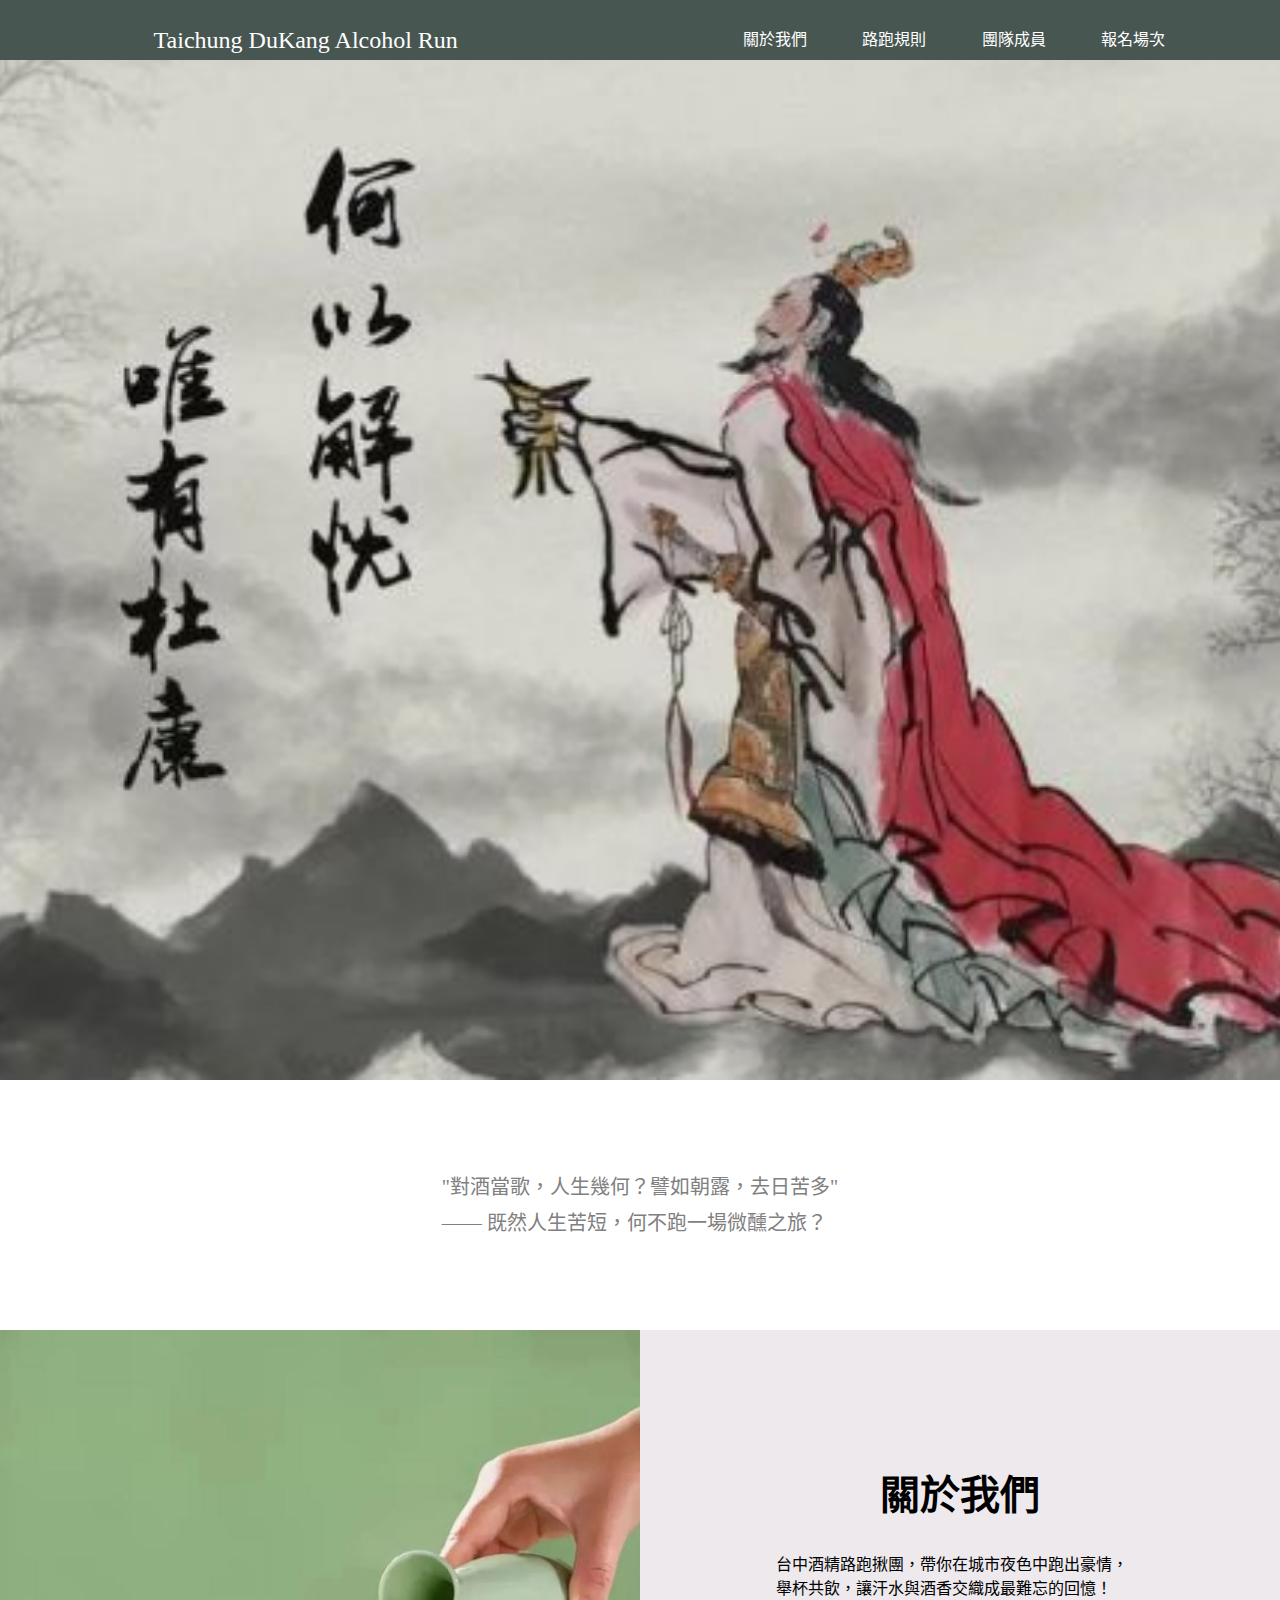
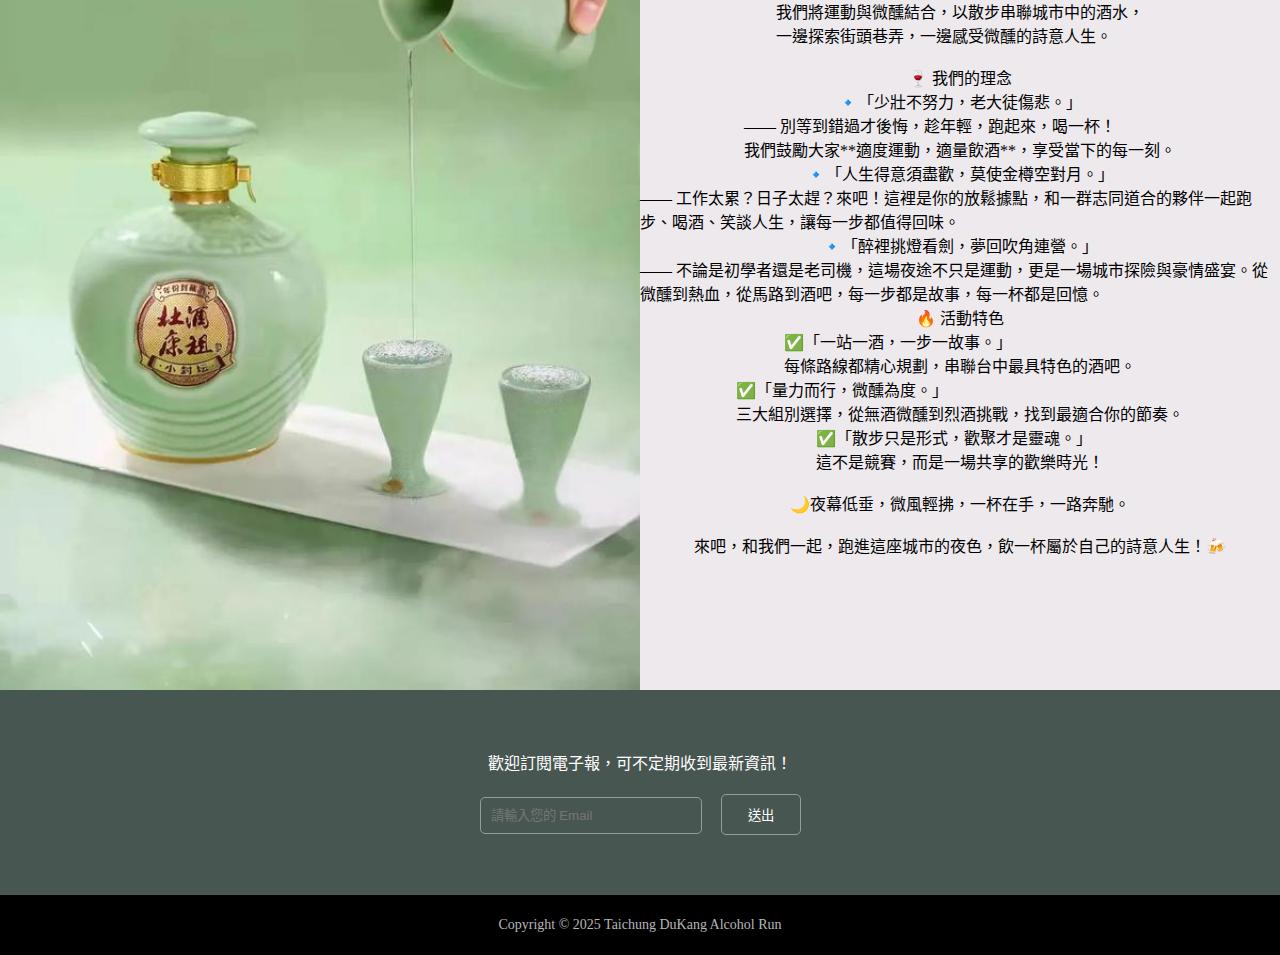
==== dukang.html @ 5a33eb4a "建立還原點" ====
<!DOCTYPE html>
<html lang="zh-TW">

<head>
  <meta charset="UTF-8">
  <meta name="viewport" content="width=device-width, initial-scale=1.0">
  <title>Taichung DuKang</title>
  <link rel="stylesheet" href="./dukang.css">
  <!-- <script src="./bootstrap.bundle.js"></script> -->
</head>

<body>
  <header>
    <button class="menu">&#9776;</button>
    <p>Taichung DuKang Alcohol Run</p>
    <nav>
      <ul>
        <li><a href="#about">關於我們</a></li>
        <li><a href="./rules.html">路跑規則</a></li>
        <li><a href="./team.html">團隊成員</a></li>
        <li><a href="./event.html">報名場次</a></li>
      </ul>
    </nav>
  </header>

  <main>
    <section class="news">
      <!-- <img src="./images/何以解憂唯有杜康.jpg" class="img-fluid" alt=""> -->
      <!-- <h6>王子公主卸下華服，走向幸福大道另一端，婚慶小物留在這裡，等你帶他回家</h6> -->
    </section>

    <section class="slogan">
      <p>"對酒當歌，人生幾何？譬如朝露，去日苦多"<br>—— 既然人生苦短，何不跑一場微醺之旅？</p>
    </section>

    <section class="shop">
      <img src="./images/杜康酒.jpg" class="img-fluid" alt="婚紗照">

      <div class="info" id="about">
        <h2>關於我們</h2>
        <p>台中酒精路跑揪團，帶你在城市夜色中跑出豪情，<br>舉杯共飲，讓汗水與酒香交織成最難忘的回憶！<br>我們將運動與微醺結合，以散步串聯城市中的酒水，<br>一邊探索街頭巷弄，一邊感受微醺的詩意人生。</p>
        <br>
        <p>🍷 我們的理念</p>
        <p>🔹「少壯不努力，老大徒傷悲。」</p>
        <p>—— 別等到錯過才後悔，趁年輕，跑起來，喝一杯！<br>我們鼓勵大家**適度運動，適量飲酒**，享受當下的每一刻。</p>
        <p>🔹「人生得意須盡歡，莫使金樽空對月。」</p>
        <p>—— 工作太累？日子太趕？來吧！這裡是你的放鬆據點，和一群志同道合的夥伴一起跑步、喝酒、笑談人生，讓每一步都值得回味。</p>
        <p>🔹「醉裡挑燈看劍，夢回吹角連營。」</p>
        <p>—— 不論是初學者還是老司機，這場夜途不只是運動，更是一場城市探險與豪情盛宴。從微醺到熱血，從馬路到酒吧，每一步都是故事，每一杯都是回憶。</p>

        <p>🔥 活動特色</p>
        <p class="left-text">✅「一站一酒，一步一故事。」<br>每條路線都精心規劃，串聯台中最具特色的酒吧。</p>
        <p class="left-text">✅「量力而行，微醺為度。」<br>三大組別選擇，從無酒微醺到烈酒挑戰，找到最適合你的節奏。</p>
        <p class="left-text">✅「散步只是形式，歡聚才是靈魂。」<br>這不是競賽，而是一場共享的歡樂時光！</p>
        <br>
        <p>🌙夜幕低垂，微風輕拂，一杯在手，一路奔馳。</p>
        <br>
        <p>來吧，和我們一起，跑進這座城市的夜色，飲一杯屬於自己的詩意人生！🍻</p>
      </div>
    </section>

    <!-- 頁尾 -->
    <section class="newsletter">
      <p>歡迎訂閱電子報，可不定期收到最新資訊！</p>
      <form>
        <input type="email" placeholder="請輸入您的 Email" required>
        <button type="submit">送出</button>
      </form>
    </section>
  </main>
  <footer>
    <p>Copyright © 2025 Taichung DuKang Alcohol Run</p>
  </footer>
  <script src="script.js"></script>
</body>

</html>
---- dukang.css ----
@import'./c.css';
/* 最後結尾的;很重要！！ */

.news {
    background-color: antiquewhite;
    color: white;
    height: 120vh;
    background-image: url(./images/何以解憂唯有杜康.jpeg);
    background-repeat: no-repeat;
    background-size: cover;
    background-position: center;
    display: flex;
    flex-direction: column;
    align-items: center;
}

.news h6 {
    font-size: 15px;
    margin-top: 90px;
}

.slogan {
    background-color: antique;
    color: grey;
    height: 250px;
    display: flex;
    justify-content: center;
    align-items: center;
    font-size: 20px;
    line-height: 1.8em;
}

.shop {
    display: flex;
    
}

.shop img {
    width: 50%;
}

.info {
    width: 50%;
    display: flex;
    flex-direction: column;
    justify-content: center;
    align-items: center;
    background-color: #ede9ed;
}

.info h2 {
    font-size: 40px;
    margin-bottom: 30px;
}

.info p {
    /* text-align: center;
    line-height: 2em; */
    text-align: left;
}

.product {
    display: flex;
    background-color: #ede9ed;
    justify-content: space-between;
    justify-items: center;
    padding: 50px 50px 50px;
}

.product div {
    width: 300px;
    text-align: center;
}

.product img {
    width: 100%;
    border-radius: 10px;
}

.product h3 {
    font-size: 20px;
    margin: 20px 0;
}

.product p {
    font-size: 14px;
    line-height: 1.6em;
}

.left-text {
    text-align: left;
}
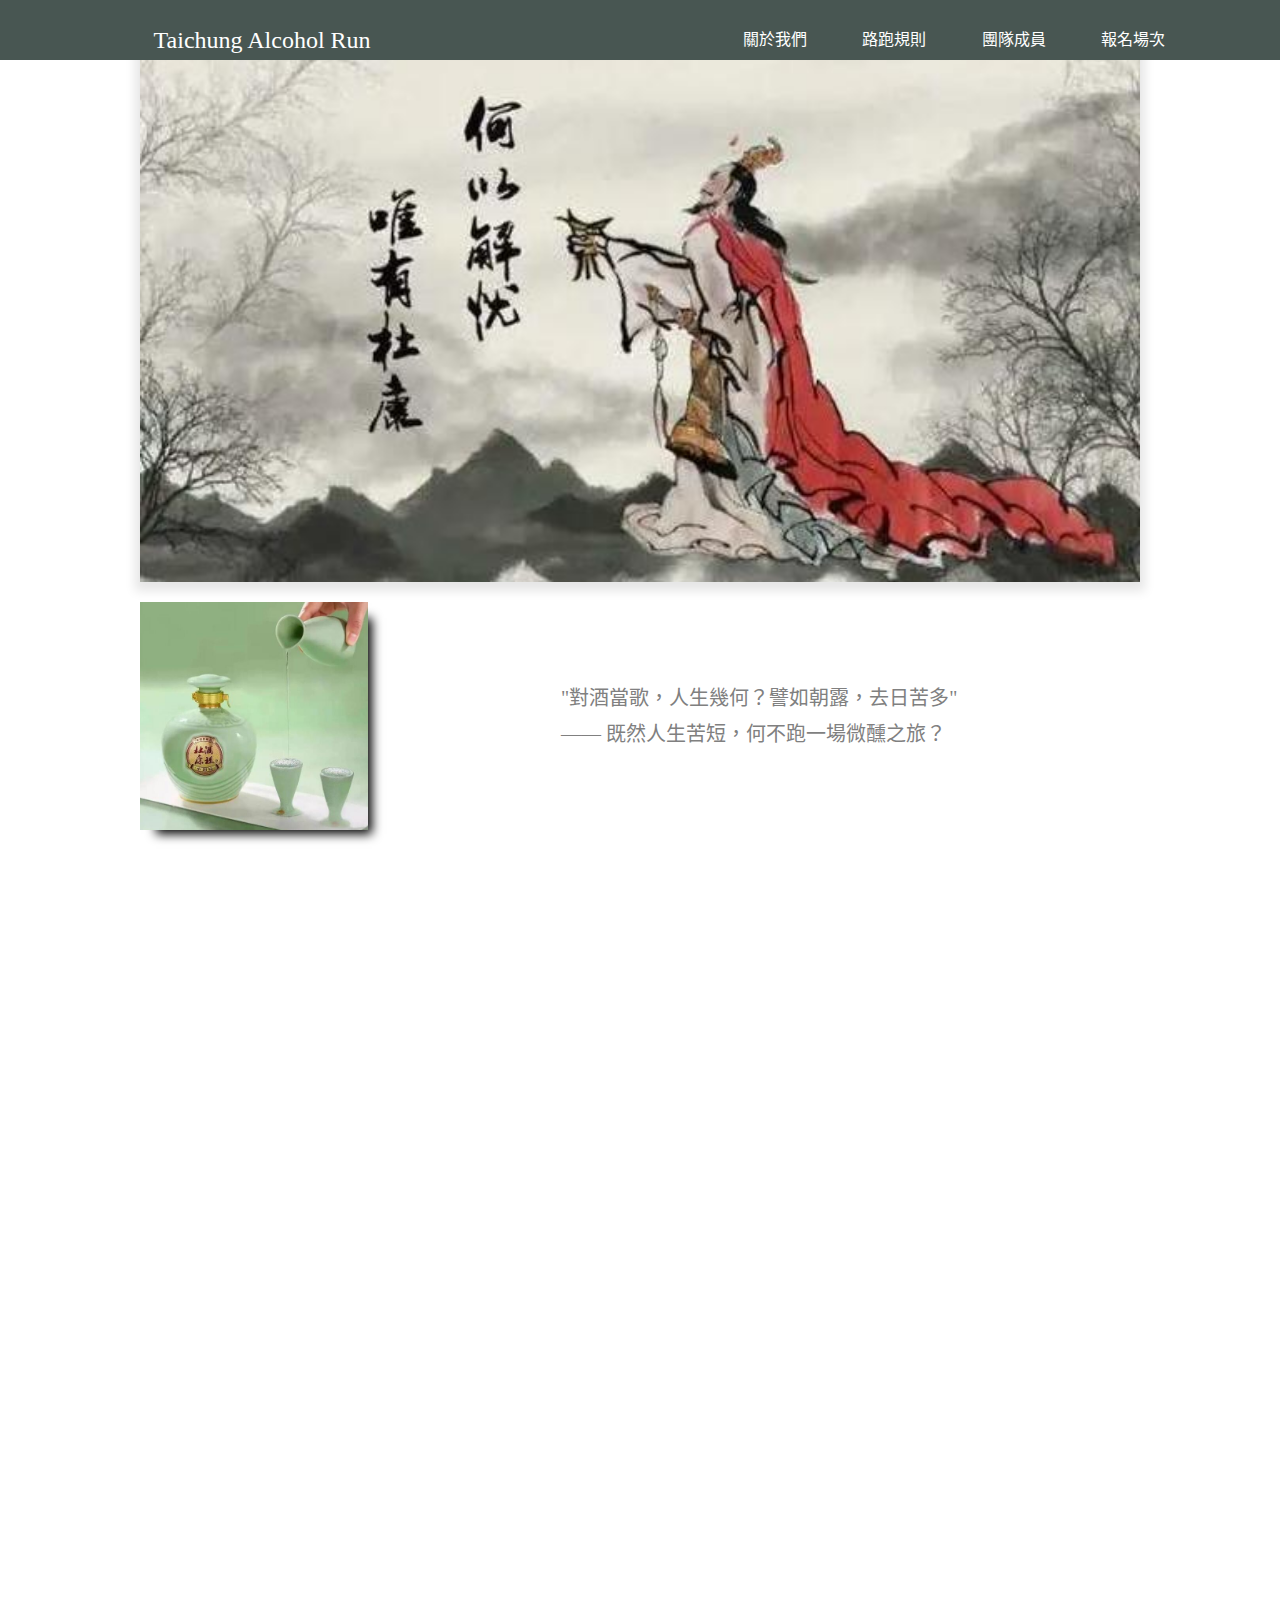
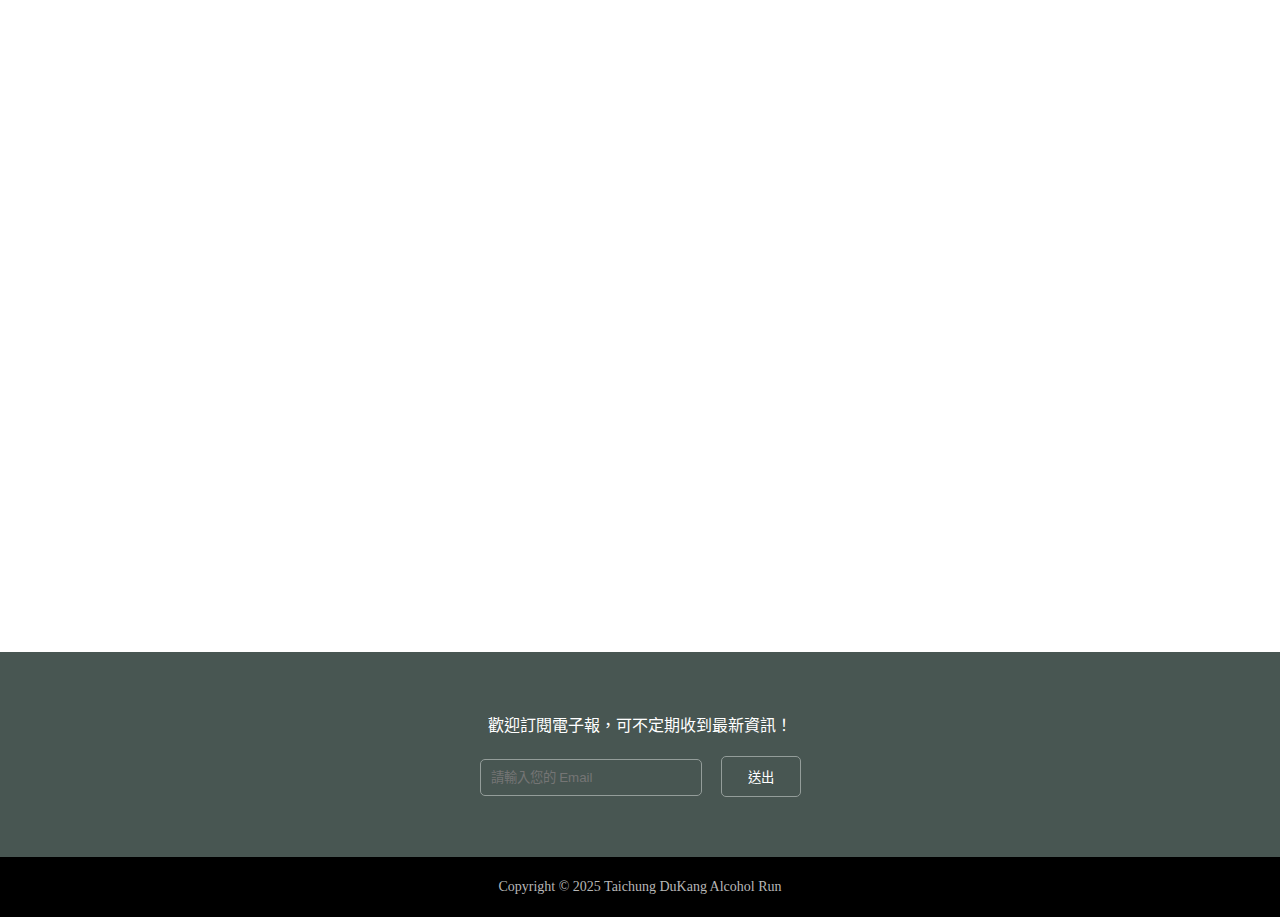
==== commit 4131a2b7: "最新版" ====
--- a/dukang.html
+++ b/dukang.html
@@ -6,13 +6,13 @@
   <meta name="viewport" content="width=device-width, initial-scale=1.0">
   <title>Taichung DuKang</title>
   <link rel="stylesheet" href="./dukang.css">
-  <!-- <script src="./bootstrap.bundle.js"></script> -->
+  <script src="./dukang.js"></script>
 </head>
 
 <body>
   <header>
     <button class="menu">&#9776;</button>
-    <p>Taichung DuKang Alcohol Run</p>
+    <p>Taichung Alcohol Run</p>
     <nav>
       <ul>
         <li><a href="#about">關於我們</a></li>
@@ -24,39 +24,67 @@
   </header>
 
   <main>
+    <!-- 主視覺照片 -->
     <section class="news">
-      <!-- <img src="./images/何以解憂唯有杜康.jpg" class="img-fluid" alt=""> -->
-      <!-- <h6>王子公主卸下華服，走向幸福大道另一端，婚慶小物留在這裡，等你帶他回家</h6> -->
+      <img src="./images/何以解憂唯有杜康.jpg" class="img-fluid" alt="">
     </section>
 
-    <section class="slogan">
-      <p>"對酒當歌，人生幾何？譬如朝露，去日苦多"<br>—— 既然人生苦短，何不跑一場微醺之旅？</p>
+    <!-- 杜康酒 -->
+    <section class="dukung">
+      <div class="dukungphoto">
+        <img src="./images 2/正方形杜康酒.jpg" alt="杜康酒">
+      </div>
+      <div class="dukunginfo">
+        <p>"對酒當歌，人生幾何？譬如朝露，去日苦多"<br>—— 既然人生苦短，何不跑一場微醺之旅？</p>
+
+      </div>
     </section>
 
+    <!-- 關於我們 -->
     <section class="shop">
-      <img src="./images/杜康酒.jpg" class="img-fluid" alt="婚紗照">
-
-      <div class="info" id="about">
-        <h2>關於我們</h2>
+      <div class="shopaboutus">
+        <p>🌙關於我們🌙</p>
+      </div>
+      <div class="shopslogan">
+        <p>夜幕低垂，微風輕拂，一杯在手，一路奔馳。</p>
+      </div>
+      <div class="info">
+        <br>
         <p>台中酒精路跑揪團，帶你在城市夜色中跑出豪情，<br>舉杯共飲，讓汗水與酒香交織成最難忘的回憶！<br>我們將運動與微醺結合，以散步串聯城市中的酒水，<br>一邊探索街頭巷弄，一邊感受微醺的詩意人生。</p>
         <br>
+        <br>
+
+
         <p>🍷 我們的理念</p>
-        <p>🔹「少壯不努力，老大徒傷悲。」</p>
-        <p>—— 別等到錯過才後悔，趁年輕，跑起來，喝一杯！<br>我們鼓勵大家**適度運動，適量飲酒**，享受當下的每一刻。</p>
-        <p>🔹「人生得意須盡歡，莫使金樽空對月。」</p>
-        <p>—— 工作太累？日子太趕？來吧！這裡是你的放鬆據點，和一群志同道合的夥伴一起跑步、喝酒、笑談人生，讓每一步都值得回味。</p>
-        <p>🔹「醉裡挑燈看劍，夢回吹角連營。」</p>
-        <p>—— 不論是初學者還是老司機，這場夜途不只是運動，更是一場城市探險與豪情盛宴。從微醺到熱血，從馬路到酒吧，每一步都是故事，每一杯都是回憶。</p>
+        <div class="infolilam">
+          <p>🔹「少壯不努力，老大徒傷悲。」</p>
+          <p> 別等到錯過才後悔，趁年輕，跑起來，喝一杯！<br>我們鼓勵大家『適度運動，適量飲酒』，享受當下的每一刻。</p>
+          <p>🔹「人生得意須盡歡，莫使金樽空對月。」</p>
+          <p> 工作太累？日子太趕？來吧！這裡是你的放鬆據點，<br>和一群志同道合的夥伴一起跑步、喝酒、笑談人生，<br>讓每一步都值得回味。</p>
+          <p>🔹「醉裡挑燈看劍，夢回吹角連營。」</p>
+          <p> 不論是初學者還是老司機，這場夜途不只是運動，<br>更是一場城市探險與豪情盛宴。<br>從微醺到熱血，從馬路到酒吧，<br>每一步都是故事，每一杯都是回憶。</p>
+          <br>
+          <br>
+
+        </div>
 
         <p>🔥 活動特色</p>
-        <p class="left-text">✅「一站一酒，一步一故事。」<br>每條路線都精心規劃，串聯台中最具特色的酒吧。</p>
-        <p class="left-text">✅「量力而行，微醺為度。」<br>三大組別選擇，從無酒微醺到烈酒挑戰，找到最適合你的節奏。</p>
-        <p class="left-text">✅「散步只是形式，歡聚才是靈魂。」<br>這不是競賽，而是一場共享的歡樂時光！</p>
-        <br>
-        <p>🌙夜幕低垂，微風輕拂，一杯在手，一路奔馳。</p>
-        <br>
+        <div class="infots">
+          <p>✅「一站一酒，一步一故事。」<br>每條路線都精心規劃，串聯台中最具特色的酒吧。</p>
+          <p>✅「量力而行，微醺為度。」<br>三大組別選擇，從無酒微醺到烈酒挑戰，找到最適合你的節奏。</p>
+          <p>✅「散步只是形式，歡聚才是靈魂。」<br>這不是競賽，而是一場共享的歡樂時光！</p>
+          <br>
+          <br>
+        </div>
         <p>來吧，和我們一起，跑進這座城市的夜色，飲一杯屬於自己的詩意人生！🍻</p>
+        <br><br><br><br>
+
       </div>
+      <br>
+      <br>
+      <br>
+      <br>
+
     </section>
 
     <!-- 頁尾 -->
@@ -71,7 +99,7 @@
   <footer>
     <p>Copyright © 2025 Taichung DuKang Alcohol Run</p>
   </footer>
-  <script src="script.js"></script>
+  <script src="./dukang.js"></script>
 </body>
 
 </html>--- a/dukang.css
+++ b/dukang.css
@@ -3,90 +3,172 @@
 
 .news {
     background-color: antiquewhite;
-    color: white;
-    height: 120vh;
-    background-image: url(./images/何以解憂唯有杜康.jpeg);
-    background-repeat: no-repeat;
-    background-size: cover;
-    background-position: center;
+    /* color: white; */
+    /* height: 200px; */
+    /* background-image: url(./images/何以解憂唯有杜康.jpeg); */
+    /* background-repeat: no-repeat; */
+    /* background-size: cover; */
+    /* background-position: center; */
+    /* display: flex; */
+    /* flex-direction: column; */
+    /* align-items: center; */
+    max-width: 1000px;
+    /* 限制最大寬度 */
+    width: 100%;
+    /* 預設寬度，讓小螢幕時可以縮小 */
+    margin: 20px auto;
+    animation: fade 6s linear 0s infinite;
+}
+
+@keyframes fade {
+    from {
+        opacity: 0;
+    }
+
+    to {
+        opacity: 1;
+    }
+
+}
+
+.news img {
+    /* 限制最大寬度 */
+    width: 100%;
+    display: block;
+    margin: 0 auto;
+    box-shadow: 0px 4px 10px 5px rgba(0, 0, 0, 0.1);
+}
+
+.dukung {
+    /* background-color: aqua; */
     display: flex;
-    flex-direction: column;
+    align-items: stretch;
+    /* 讓內部區塊維持相同高度 */
+    gap: 10px;
+    /* 調整間距 */
+    /* margin: 20px; */
+    /* justify-content: space-between; */
+
+    max-width: 1000px;
+    /* 限制最大寬度 */
+    width: 100%;
+    /* 預設寬度，讓小螢幕時可以縮小 */
+    margin: auto;
+}
+
+.dukungphoto {
+    width: 30%;
+    /* 縮小圖片區塊 */
+    display: flex;
+    justify-content: center;
     align-items: center;
 }
 
-.news h6 {
-    font-size: 15px;
-    margin-top: 90px;
+.dukungphoto img {
+    width: 100%;
+    /* 讓圖片填滿 .dukungphoto */
+    height: auto;
+    box-shadow: 10px 10px 10px -6px black;
+
 }
 
-.slogan {
-    background-color: antique;
-    color: grey;
-    height: 250px;
+.dukunginfo {
+    width: 1000px;
     display: flex;
     justify-content: center;
     align-items: center;
+    /* background-color: #ede9ed; */
     font-size: 20px;
     line-height: 1.8em;
+    color: grey;
 }
 
 .shop {
-    display: flex;
-    
+    /* background-color: burlywood; */
+    background-color: lightgrey;
+    max-width: 900px;
+    /* 限制最大寬度 */
+    width: 80%;
+    /* 預設寬度，讓小螢幕時可以縮小 */
+    margin: 40px auto;
+    padding: 10px;
+
+    /* 加上淡入動畫 */
+    opacity: 0;
+    /* 初始位置往下偏移 20px */
+    transform: translateY(20px);
+    transition: opacity 0.5s ease, transform 0.5s ease;
 }
 
-.shop img {
-    width: 50%;
+.shop.show {
+    opacity: 1;
+    /* 移回原位 */
+    transform: translateY(0);
 }
 
-.info {
-    width: 50%;
+.shopaboutus {
+    /* background-color: aqua; */
+    color: white;
+    font-size: 35px;
+    padding-top: 50px;
+    padding-bottom: 10px;
     display: flex;
     flex-direction: column;
     justify-content: center;
     align-items: center;
-    background-color: #ede9ed;
+
 }
 
-.info h2 {
-    font-size: 40px;
-    margin-bottom: 30px;
+.shopslogan {
+    /* background-color: brown; */
+    color: white;
+    font-size: 15px;
+    padding-bottom: 20px;
+    display: flex;
+    flex-direction: column;
+    justify-content: center;
+    align-items: center;
+}
+
+.info {
+    background-color: white;
+    margin: 20px;
+    padding: 30px;
+    display: flex;
+    flex-direction: column;
+    justify-content: center;
+    align-items: center;
+
 }
 
 .info p {
-    /* text-align: center;
-    line-height: 2em; */
+    text-align: center;
+    line-height: 2em;
+    /* text-align: left; */
+}
+
+.infolilam {
+    /* background-color: aqua; */
+    width: 60%;
+}
+
+.infolilam p {
     text-align: left;
 }
 
-.product {
-    display: flex;
-    background-color: #ede9ed;
-    justify-content: space-between;
-    justify-items: center;
-    padding: 50px 50px 50px;
+.infots {
+    /* background-color: lightpink; */
 }
 
-.product div {
-    width: 300px;
-    text-align: center;
+.infots p {
+    text-align: left;
+
 }
 
-.product img {
-    width: 100%;
-    border-radius: 10px;
-}
+@media screen and (max-width: 768px) {
 
-.product h3 {
-    font-size: 20px;
-    margin: 20px 0;
-}
-
-.product p {
-    font-size: 14px;
-    line-height: 1.6em;
-}
-
-.left-text {
-    text-align: left;
+    .shop {
+        /* width: 100%; */
+        /* padding: 40px 0; */
+    }
 }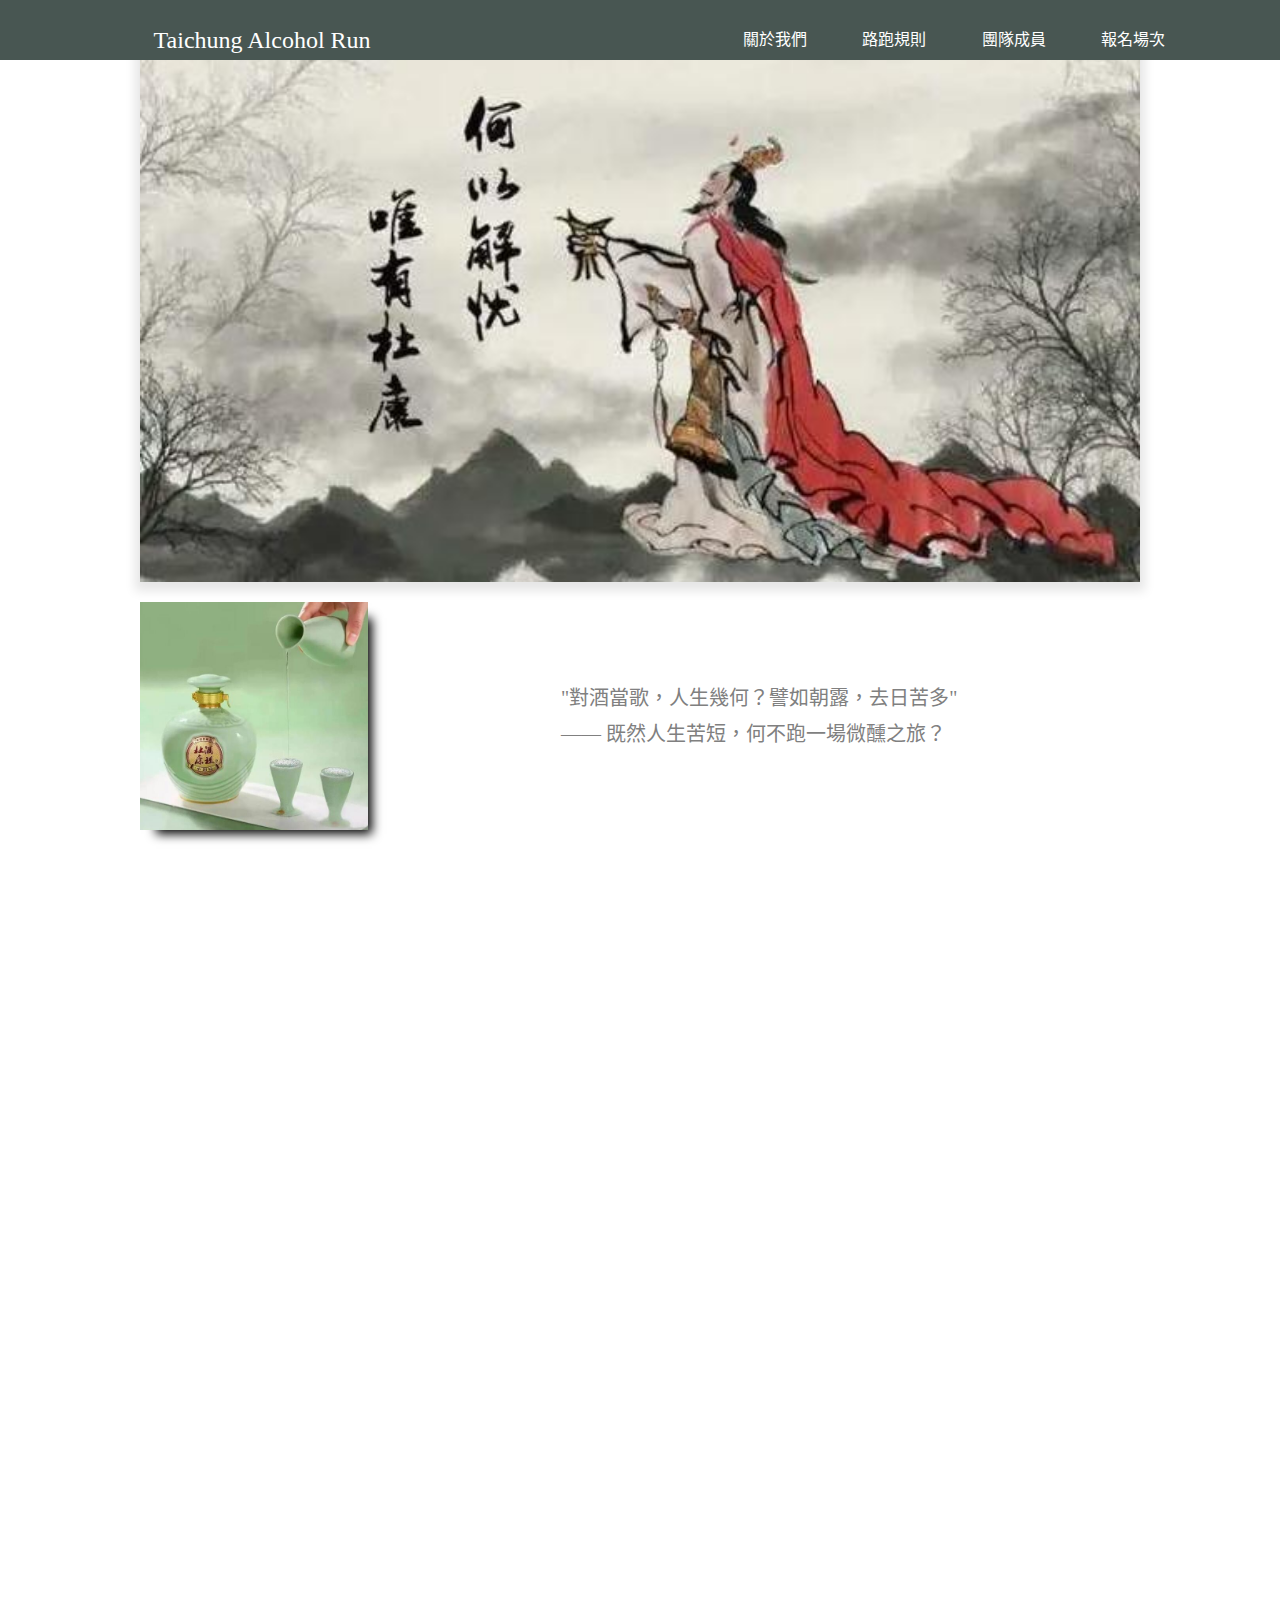
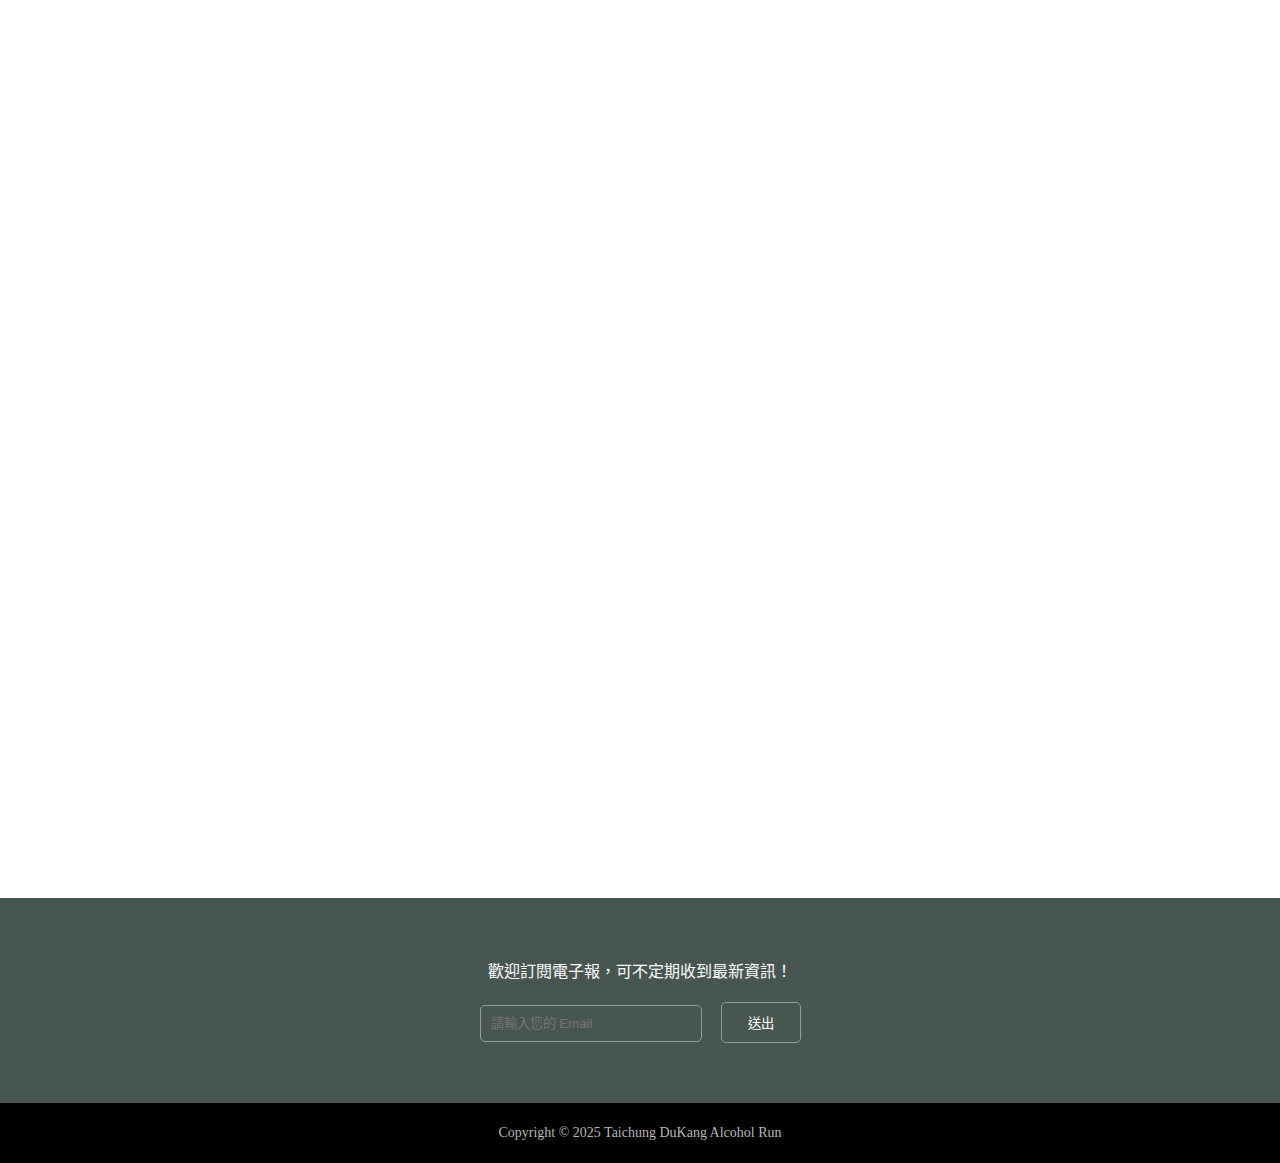
==== commit 4aaf5d2e: "字型排版小調整" ====
--- a/dukang.html
+++ b/dukang.html
@@ -26,13 +26,13 @@
   <main>
     <!-- 主視覺照片 -->
     <section class="news">
-      <img src="./images/何以解憂唯有杜康.jpg" class="img-fluid" alt="">
+      <img src="./images2/何以解憂唯有杜康.jpg" class="img-fluid" alt="">
     </section>
 
     <!-- 杜康酒 -->
     <section class="dukung">
       <div class="dukungphoto">
-        <img src="./images 2/正方形杜康酒.jpg" alt="杜康酒">
+        <img src="./images2/正方形杜康酒.jpg" alt="杜康酒">
       </div>
       <div class="dukunginfo">
         <p>"對酒當歌，人生幾何？譬如朝露，去日苦多"<br>—— 既然人生苦短，何不跑一場微醺之旅？</p>
@@ -53,30 +53,33 @@
         <p>台中酒精路跑揪團，帶你在城市夜色中跑出豪情，<br>舉杯共飲，讓汗水與酒香交織成最難忘的回憶！<br>我們將運動與微醺結合，以散步串聯城市中的酒水，<br>一邊探索街頭巷弄，一邊感受微醺的詩意人生。</p>
         <br>
         <br>
+        <br>
 
-
-        <p>🍷 我們的理念</p>
+        <strong style="font-size: 23px;">🍷 我們的理念</strong>
         <div class="infolilam">
-          <p>🔹「少壯不努力，老大徒傷悲。」</p>
-          <p> 別等到錯過才後悔，趁年輕，跑起來，喝一杯！<br>我們鼓勵大家『適度運動，適量飲酒』，享受當下的每一刻。</p>
-          <p>🔹「人生得意須盡歡，莫使金樽空對月。」</p>
+          <strong style="font-size: 18px;">『少壯不努力，老大徒傷悲。』</strong>
+          <p> 別等到錯過才後悔，趁年輕，跑起來，喝一杯！<br>我們鼓勵大家「適度運動，適量飲酒」，享受當下的每一刻。</p>
+          <strong style="font-size: 18px;">『人生得意須盡歡，莫使金樽空對月。』</strong>
           <p> 工作太累？日子太趕？來吧！這裡是你的放鬆據點，<br>和一群志同道合的夥伴一起跑步、喝酒、笑談人生，<br>讓每一步都值得回味。</p>
-          <p>🔹「醉裡挑燈看劍，夢回吹角連營。」</p>
+          <strong style="font-size: 18px;">『醉裡挑燈看劍，夢回吹角連營。』</strong>
           <p> 不論是初學者還是老司機，這場夜途不只是運動，<br>更是一場城市探險與豪情盛宴。<br>從微醺到熱血，從馬路到酒吧，<br>每一步都是故事，每一杯都是回憶。</p>
           <br>
           <br>
 
         </div>
 
-        <p>🔥 活動特色</p>
+        <strong style="font-size: 23px;">🔥 活動特色</strong>
         <div class="infots">
-          <p>✅「一站一酒，一步一故事。」<br>每條路線都精心規劃，串聯台中最具特色的酒吧。</p>
-          <p>✅「量力而行，微醺為度。」<br>三大組別選擇，從無酒微醺到烈酒挑戰，找到最適合你的節奏。</p>
-          <p>✅「散步只是形式，歡聚才是靈魂。」<br>這不是競賽，而是一場共享的歡樂時光！</p>
+          <strong style="font-size: 18px;">『一站一酒，一步一故事。』</strong>
+          <p>每條路線都精心規劃，串聯台中最具特色的酒吧。</p>
+          <strong style="font-size: 18px;">『量力而行，微醺為度。』</strong>
+          <p>三大組別選擇，從無酒微醺到烈酒挑戰，找到最適合你的節奏。</p>
+          <strong style="font-size: 18px;">『散步只是形式，歡聚才是靈魂。』</strong>
+          <p>這不是競賽，而是一場共享的歡樂時光！</p>
           <br>
           <br>
         </div>
-        <p>來吧，和我們一起，跑進這座城市的夜色，飲一杯屬於自己的詩意人生！🍻</p>
+        <strong style="font-size: 23px;">來吧，和我們一起，跑進這座城市的夜色，飲一杯屬於自己的詩意人生！</strong>
         <br><br><br><br>
 
       </div>
--- a/dukang.css
+++ b/dukang.css
@@ -150,6 +150,7 @@
 .infolilam {
     /* background-color: aqua; */
     width: 60%;
+    line-height: 3rem;
 }
 
 .infolilam p {
@@ -158,6 +159,7 @@
 
 .infots {
     /* background-color: lightpink; */
+    line-height: 3rem;
 }
 
 .infots p {
